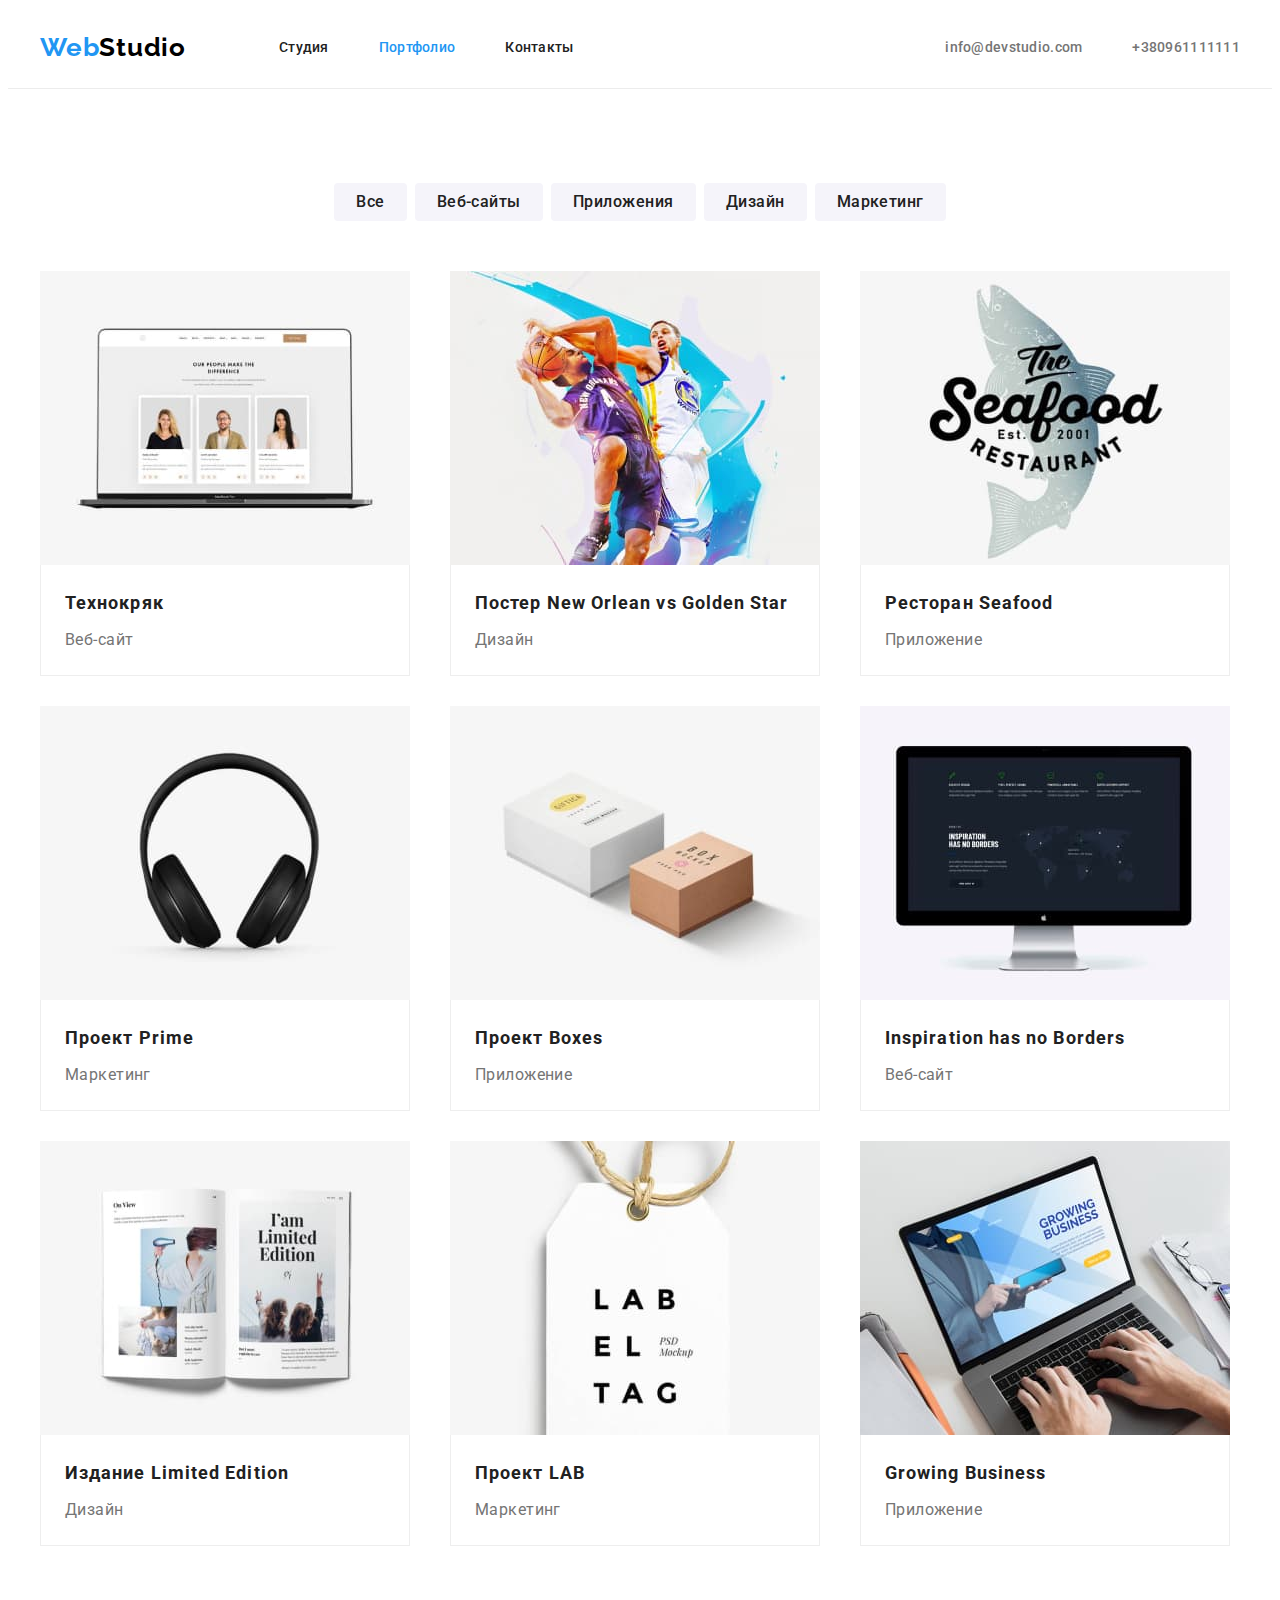
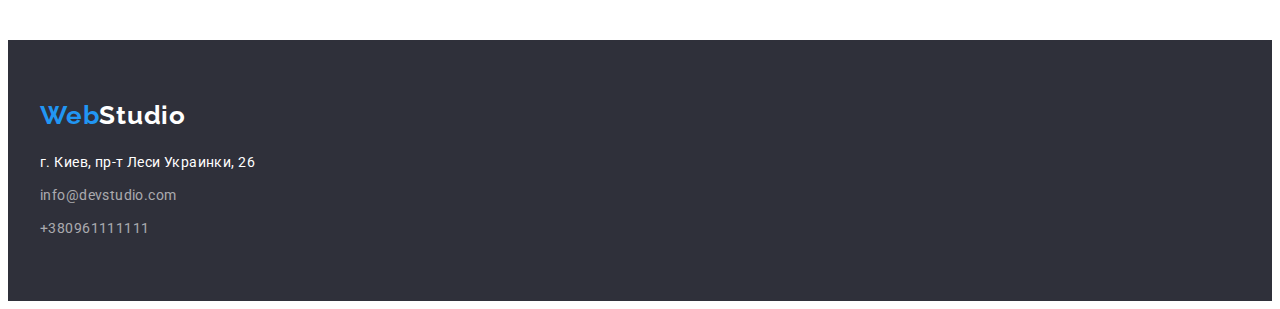
==== portfolio.html @ 2acc835f "Add files via upload" ====
<!DOCTYPE html>
<html lang="ru">
<head>
    <meta charset="UTF-8">
    <meta http-equiv="X-UA-Compatible" content="IE=edge">
    <meta name="viewport" content="width=device-width, initial-scale=1.0">
    <link rel="preconnect" href="https://fonts.googleapis.com">
<link rel="preconnect" href="https://fonts.gstatic.com" crossorigin>
<link rel="preconnect" href="https://fonts.googleapis.com">
<link rel="preconnect" href="https://fonts.gstatic.com" crossorigin>
<link href="https://fonts.googleapis.com/css2?family=Raleway:wght@700&family=Roboto:wght@400;500;700;900&display=swap" rel="stylesheet">
<link rel="stylesheet" href="https://cdnjs.cloudflare.com/ajax/libs/modern-normalize/1.1.0/modern-normalize.min.css" integrity="sha512-wpPYUAdjBVSE4KJnH1VR1HeZfpl1ub8YT/NKx4PuQ5NmX2tKuGu6U/JRp5y+Y8XG2tV+wKQpNHVUX03MfMFn9Q==" crossorigin="anonymous" referrerpolicy="no-referrer" />
<link rel="stylesheet" href="css/styles.css">
    <title>Portfolio</title>
</head>
<body>
     <header >
         <div class="container">
             <div class="header">
       <nav class="header-nav">
        <a href="" class="header-logo link">Web<span class="header-logo-span">Studio</span>
            </a>

           <ul class="site-nav">
               <li class="site-nav-list"><a href="index.html" class="nav-link link">Студия</a></li>
               <li class="site-nav-list"> <a href="" class="nav-link link current">Портфолио</a></li>
               <li class="site-nav-list"><a href="" class="nav-link link">Контакты</a></li>            
           </ul>           
       </nav>
    <ul class="contact-nav">
      <li> <a href="mailto:info@devstudio.com" class="header-mail link">info@devstudio.com</a></li>

      <li> <a href="tel:+380961111111" class="header-tel link">+380961111111</a></li>
    </ul>
    </div>
      </div>

    </header>

    <main>

        <section class="section">
            <div class="container">
            <h1 class="visually-hidden">Портфолио</h1>
            <ul class="portfolio-nav">
                <li><button type="button" class="portfolio-nav-btn">Все</button>
                </li>
                <li><button type="button" class="portfolio-nav-btn">Веб-сайты</button></li>
                <li><button type="button" class="portfolio-nav-btn">Приложения</button></li>
                <li><button type="button" class="portfolio-nav-btn">Дизайн</button></li>
                <li><button type="button" class="portfolio-nav-btn">Маркетинг</button></li>
            </ul>
        
        

        <ul class="portfolio-list">
            <li class="portfolio-list-item">
                <a href="" class="link">
                <img class="portfolio-img" src="images/pfimg.jpg" alt="Фото ноутбука" width="370" height="294">
                <div class="portfolio-border">
                <h2 class="portfolio-heading">Технокряк</h2>
                <p class="portfolio-text">Веб-сайт</p>
                </div>
                
                </a>
            </li>
            <li class="portfolio-list-item">
                <a href="" class="link">
                <img class="portfolio-img" src="images/pfimg(1).jpg" alt="Фото баскетболистов" width="370" height="294">
                <div class="portfolio-border">
                <h2 class="portfolio-heading">Постер New Orlean vs Golden Star</h2>
                <p class="portfolio-text">Дизайн</p>
                </div>
                </a>
            </li>
            <li class="portfolio-list-item">
                <a href="" class="link">
                <img class="portfolio-img" src="images/pfimg(2).jpg" alt="Лого ресторана" width="370" height="294">
                <div class="portfolio-border">
                <h2 class="portfolio-heading">Ресторан Seafood</h2>
                <p class="portfolio-text">Приложение</p>
                </div>
                </a>
            </li>
            
            <li class="portfolio-list-item">
                <a href="" class="link">
                <img class="portfolio-img" src="images/pfimg(3).jpg" alt="Наушники" width="370" height="294">
                <div class="portfolio-border">
                <h2 class="portfolio-heading">Проект Prime</h2>
                <p class="portfolio-text">Маркетинг</p>
                </div>
                </a>
            </li>
            <li class="portfolio-list-item">
                <a href="" class="link">
                <img class="portfolio-img" src="images/pfimg(4).jpg" alt="Фото двух коробок" width="370" height="294">
                <div class="portfolio-border">
                <h2 class="portfolio-heading">Проект Boxes</h2>
                <p class="portfolio-text">Приложение</p>
                </div>
                </a>
            </li>
            <li class="portfolio-list-item">
                <a href="" class="link">
                <img class="portfolio-img" src="images/pfimg(5).jpg" alt="Фото монитора" width="370" height="294">
                <div class="portfolio-border">
                <h2 class="portfolio-heading">Inspiration has no Borders</h2>
                <p class="portfolio-text">Веб-сайт</p>
                </div>
                </a>
            </li>
            <li class="portfolio-list-item">
                <a href="" class="link">
                <img class="portfolio-img" src="images/pfimg(6).jpg" alt="Журнал" width="370" height="294">
                <div class="portfolio-border">
                <h2 class="portfolio-heading">Издание Limited Edition</h2>
                <p class="portfolio-text">Дизайн</p>
                </div>
                </a>
            </li>
            <li class="portfolio-list-item">
                <a href="" class="link">
                <img class="portfolio-img" src="images/pfimg(7).jpg" alt="Фото лейбла" width="370" height="294">
                <div class="portfolio-border">
                <h2 class="portfolio-heading">Проект LAB</h2>
                <p class="portfolio-text">Маркетинг</p>
                </div>
                </a>
            </li>
            <li class="portfolio-list-item">
                <a href="" class="link">
                <img class="portfolio-img" src="images/pfimg(8).jpg" alt="Человек работает на ноутбуке" width="370" height="294">
                <div class="portfolio-border">
                <h2 class="portfolio-heading">Growing Business</h2>
                <p class="portfolio-text">Приложение</p>
                </div>
                </a>
            </li>
        </ul>
        </div>
        </section>

    </main>
     <footer class="footer">
        <div class="container">

     <a href="" class="footer-logo link">Web<span class="footer-logo-span">Studio</span></a>
     <address>
        <ul class="address-list">
            <li ><p class="footer-address link">г. Киев, пр-т Леси Украинки, 26</p></li>
            <li ><a href="mailto:info@devstudio.com" class="footer-contact link">info@devstudio.com</a></li>   
            <li ><a href="tel:+380961111111" class="footer-contact link">+380961111111</a></li>
        </ul>
    </address>
    </div>

    </footer>


</body>
</html>
---- css/styles.css ----
:root{
    --accent: #2196F3;
    --main-color:  #212121;
    --second-color: #757575;
    --main-background: #F5F4FA;
    --second-background: #2F303A;
    --logo-span:#000;
    --footer-logo-span: #ffffff;
    --header-background: #FFFFFF;
    --text-color:#FFFFFF;
    --btn-hover: 188CE8;
    --portfolio-background: #FFFFFF;
}
body {   
    font-family: 'Roboto', sans-serif;   
   font-size: 14px;
   letter-spacing: 0.03em;
   box-sizing: border-box;
   }
   h1, h2, h3, h4, h5, h6, p {
       margin: 0;
       padding: 0;
   }
   img {
       display: block;
       max-width: 100%;
       height: auto;
   }
   a {
       display: block;
   }
    .container {
        width: 1200px;
        margin: 0 auto;
        padding: 0 15px;
    }
    header {
        border-bottom: 1px solid #ECECEC;
        height: 80px;
    }

    .header {
        display: flex;
        justify-content: space-between;
       align-items: center;

    }
.header-nav {
background:var(--header-background);
 display: flex;
 align-items: center;
}


ul {
    list-style: none;
    padding-left: 0;
    margin: 0;
}
.link {
    text-decoration: none;
}

.header-logo {
font-family: 'Raleway';
font-weight: 700;
font-size: 26px;
line-height: 1.19;
letter-spacing: 0.03em;
color: var(--accent);
display: block;
padding: 24px 0 25px 0;
margin-right: 93px;
}
.header-logo-span {
    color:var(--logo-span)
}
.site-nav {
    display: flex;
}
.site-nav .link {
    display: block;
}

.site-nav .site-nav-list:not(:last-child) {
    margin-right: 50px;
}
.site-nav .link.current {
    color: var(--accent);
}
.nav-link:hover, .nav-link-portfolio:focus {
    color: var(--accent)
}
.nav-link {
font-weight: 500;
font-size: 14px;
line-height: 1.14;
letter-spacing: 0.02em;
color: var(--main-color);
  padding: 32px 0;
}

.nav-link-contacts:hover, .nav-link-contacts:focus {
  color: var(--accent)  
}

.contact-nav {
    display: flex;
    margin-left: auto;
}
.contact-nav a {
     padding: 32px 0;
}
.header-mail {
font-weight: 500;
font-size: 14px;
line-height: 1.14;
letter-spacing: 0.02em;
color: var(--second-color);
margin-right: 50px;
}

.header-tel {
font-weight: 500;
font-size: 14px;
line-height: 1.14;
letter-spacing: 0.02em;
color: var(--second-color);
}

.header-mail:hover, .header-mail:focus {
    color: var(--accent) 
}
.header-tel:hover, .header-tel:focus {
    color: var(--accent)
}

.section {
    padding: 94px 0;
}
.hero {
background: var(--second-background);
padding-top: 200px;
padding-bottom: 200px;
}
.hero-title {
    font-weight: 900;
font-size: 44px;
line-height: 1.36;
text-align: center;
letter-spacing: 0.06em;
color: var(--text-color);
width: 696px;
margin: 0 auto 30px auto;
}
.hero-btn {
    font-family: 'Roboto';
font-style: normal;
    background-color: var(--accent);
box-shadow: 0px 4px 4px rgba(0, 0, 0, 0.15);
border-radius: 4px;
border: none;
font-weight: 700;
font-size: 16px;
line-height: 1.88;
align-items: center;
text-align: center;
letter-spacing: 0.06em;
cursor: pointer;
margin: 0 auto;
display: block;
color:var(--text-color);
width: 200px;
height: 50px;
}
.visually-hidden {
  position: absolute;
  width: 1px;
  height: 1px;
  margin: -1px;
  border: 0;
  padding: 0;
  white-space: nowrap;
  clip-path: inset(100%);
  clip: rect(0 0 0 0);
  overflow: hidden;
}

.advantage-list {
    display: flex;
    justify-content: space-between;
  }
.advantage-list-item {
 width: 270px;
}
.advantage-title {
   font-weight: 700;
font-size: 14px;
line-height: 1.14;
letter-spacing: 0.03em;
color: var(--main-color);
text-transform: uppercase;
margin-bottom: 10px;
}
.advantage-text {
line-height: 1.71;
color: var(--second-color);
}
.work {
    padding-top: 0;
}
.work-title {
    font-weight: 700;
font-size: 36px;
line-height: 1.17;
text-align: center;
letter-spacing: 0.03em;
color: var(--main-color);
margin-bottom: 50px;
}
.work-list {
    display: flex; 
   }
   
   .work-list :not(:last-child) {
 margin-right: 30px;
   }

.team {
    background: var(--main-background) ;
}
.team-list {
 display: flex;
justify-content: space-between;
}
.team-list-item {
    background: #FFFFFF;
box-shadow: 0px 1px 3px rgba(0, 0, 0, 0.12), 0px 1px 1px rgba(0, 0, 0, 0.14), 0px 2px 1px rgba(0, 0, 0, 0.2);
border-radius: 0px 0px 4px 4px;
}
.team-title {
    font-weight: 700;
font-size: 36px;
line-height: 1.17;
text-align: center;
letter-spacing: 0.03em;
color: var(--main-color);
margin-bottom: 50px;
}
.team-mate {
    font-weight: 500;
font-size: 16px;
line-height: 1.19;
text-align: center;
color: var(--main-color);
margin-top: 30px;
margin-bottom: 10px;
}
.team-text {
 font-size: 16px;
line-height: 1.19;
text-align: center;
color: var(--second-color);
margin-bottom: 30px;
}
.footer {
    background: var(--second-background);
    padding: 60px 0;
}
.footer-logo {
    font-family: 'Raleway';
font-weight: 700;
font-size: 26px;
line-height: 1.19;
letter-spacing: 0.03em;
color: var(--accent);
margin-bottom: 20px;
display:block;

}
.address-list :not(:last-child) {
    margin-bottom: 9px;
}
.footer-address {
    font-style: normal;
line-height: 1.71;
letter-spacing: 0.03em;
color: var(--text-color);
}
.footer-contact {
    font-style: normal;
line-height: 1.71;
letter-spacing: 0.03em;
color: rgba(255, 255, 255, 0.6);
}
.footer-logo-span{
    color: var(--footer-logo-span);
}
.footer-address:hover, .footer-adress:focus {
    color: var(--accent);
}
.footer-contact:hover, .footer-contact:focus {
    color: var(--accent);
}
.portfolio-nav {
    display: flex;
    justify-content: center;
    margin-bottom: 50px;
}
.portfolio-nav :not(:last-child) {
    margin-right: 8px;
}
.portfolio-nav-btn {
border: none;
background: var(--main-background);
border-radius: 4px;
font-family: 'Roboto';
font-style: normal;
font-weight: 500;
font-size: 16px;
line-height: 1.62;
text-align: center;
letter-spacing: 0.03em;
color: var(--main-color);
cursor: pointer;
padding: 6px 22px;
}
.portfolio-nav-btn:hover, 
.portfolio-nav-btn:focus {
background: var(--accent);
box-shadow: 0px 3px 1px rgba(0, 0, 0, 0.1), 0px 1px 2px rgba(0, 0, 0, 0.08), 0px 2px 2px rgba(0, 0, 0, 0.12);
border-radius: 4px; 
color: var(--main-background);
}
.portfolio-list {
    display: flex;
    flex-wrap: wrap;    
    margin-right: -30px;
margin-bottom: -30px;

}

.portfolio-list-item {
    background:var(--portfolio-background);
flex-basis: calc(100% / 3 - 30px);
margin-right: 30px;
margin-bottom: 30px;
}


.portfolio-heading {
    font-size: 18px;
line-height: 2;
letter-spacing: 0.06em;
color:var(--main-color);
margin-bottom: 4px;
}
.portfolio-text {
    font-size: 16px;
line-height: 1.88;
color: var(--second-color);
}

.portfolio-border {
    border: 1px solid #EEEEEE;
    border-top: none;
    padding: 20px 24px;
    box-sizing: border-box;
    width: 370px;
 }
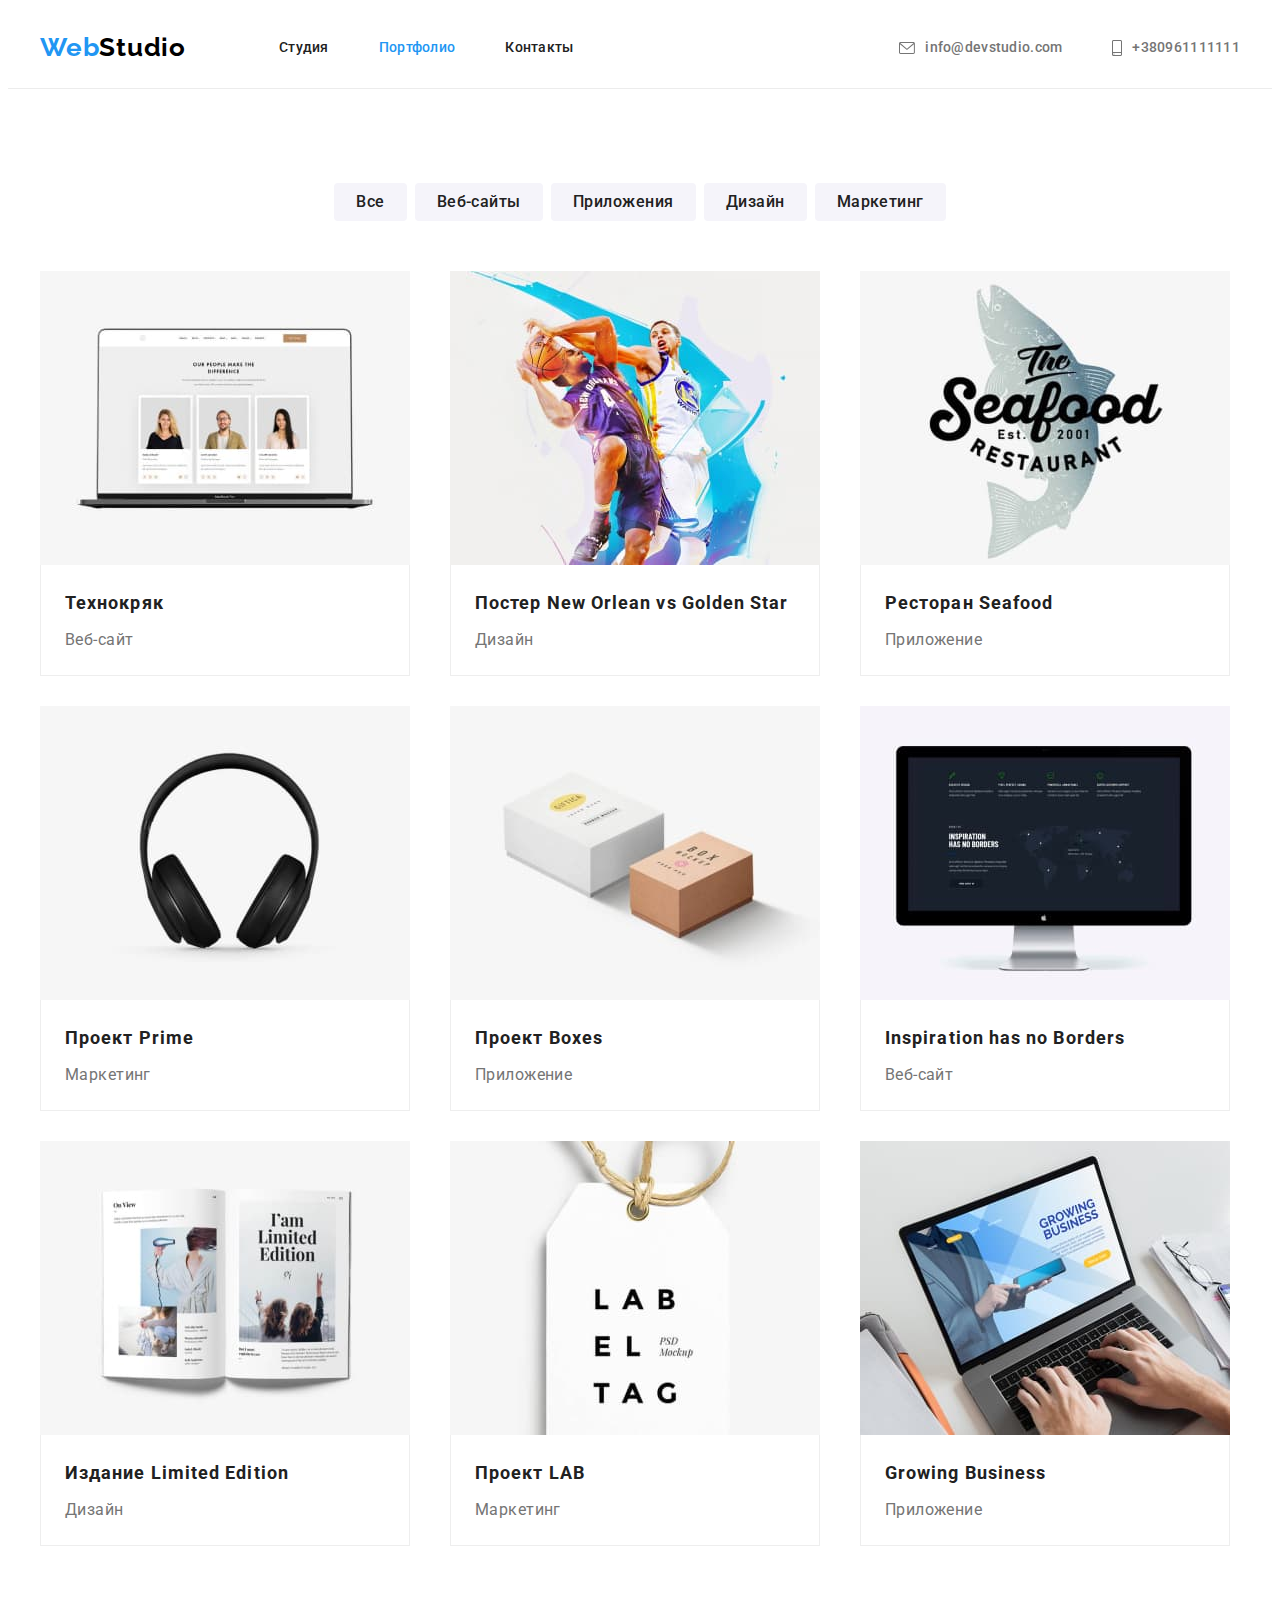
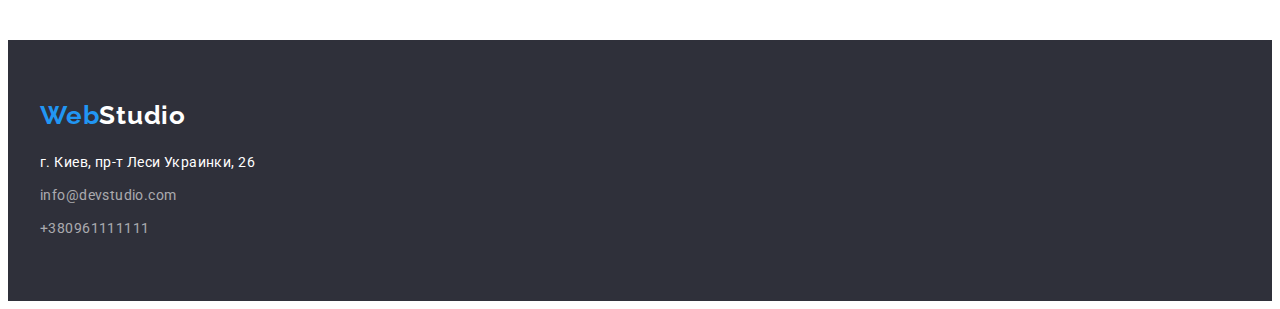
==== commit 7d099b17: "created clients' list" ====
--- a/portfolio.html
+++ b/portfolio.html
@@ -14,28 +14,50 @@
     <title>Portfolio</title>
 </head>
 <body>
-     <header >
-         <div class="container">
-             <div class="header">
-       <nav class="header-nav">
-        <a href="" class="header-logo link">Web<span class="header-logo-span">Studio</span>
-            </a>
-
-           <ul class="site-nav">
-               <li class="site-nav-list"><a href="index.html" class="nav-link link">Студия</a></li>
-               <li class="site-nav-list"> <a href="" class="nav-link link current">Портфолио</a></li>
-               <li class="site-nav-list"><a href="" class="nav-link link">Контакты</a></li>            
-           </ul>           
-       </nav>
-    <ul class="contact-nav">
-      <li> <a href="mailto:info@devstudio.com" class="header-mail link">info@devstudio.com</a></li>
-
-      <li> <a href="tel:+380961111111" class="header-tel link">+380961111111</a></li>
-    </ul>
-    </div>
-      </div>
-
-    </header>
+    <header>
+        <div class="container">
+          <div class="header">
+            <nav class="header-nav">
+              <a href="" class="header-logo link"
+                >Web<span class="header-logo-span">Studio</span>
+              </a>
+  
+              <ul class="site-nav">
+                <li class="site-nav-list">
+                  <a href="index.html" class="nav-link link ">Студия</a>
+                </li>
+                <li class="site-nav-list">
+                  <a href="" class="nav-link link current">Портфолио</a>
+                </li>
+                <li class="site-nav-list">
+                  <a href="" class="nav-link link">Контакты</a>
+                </li>
+              </ul>
+            </nav>
+            <ul class="contact-nav">
+              <li class="nav-mail">
+                <a href="mailto:info@devstudio.com" class="header-mail link">
+                  <svg class="mail-icon">
+                    <use
+                      href="./images/icons.svg#icon-envelope-hovericon-mail-1"
+                    ></use>
+                  </svg>
+                  info@devstudio.com</a
+                >
+              </li>
+  
+              <li class="nav-tel">
+                <a href="tel:+380961111111" class="header-tel link">
+                  <svg class="tel-icon">
+                    <use href="./images/icons.svg#icon-smartphone-1"></use>
+                  </svg>
+                  +380961111111</a
+                >
+              </li>
+            </ul>
+          </div>
+        </div>
+      </header>
 
     <main>
 
--- a/css/styles.css
+++ b/css/styles.css
@@ -10,6 +10,7 @@
     --text-color:#FFFFFF;
     --btn-hover: 188CE8;
     --portfolio-background: #FFFFFF;
+    --logo-color:#AFB1B8;
 }
 body {   
     font-family: 'Roboto', sans-serif;   
@@ -75,9 +76,11 @@
 .header-logo-span {
     color:var(--logo-span)
 }
+
 .site-nav {
     display: flex;
 }
+
 .site-nav .link {
     display: block;
 }
@@ -88,7 +91,7 @@
 .site-nav .link.current {
     color: var(--accent);
 }
-.nav-link:hover, .nav-link-portfolio:focus {
+.nav-link:hover, .nav-link:focus {
     color: var(--accent)
 }
 .nav-link {
@@ -100,17 +103,23 @@
   padding: 32px 0;
 }
 
-.nav-link-contacts:hover, .nav-link-contacts:focus {
-  color: var(--accent)  
-}
-
 .contact-nav {
     display: flex;
     margin-left: auto;
-}
+ }
 .contact-nav a {
      padding: 32px 0;
 }
+
+.mail-icon {
+    width: 16px;
+    height: 12px;
+    margin-right: 10px;
+    fill: var(--second-color)   
+ }
+
+ 
+
 .header-mail {
 font-weight: 500;
 font-size: 14px;
@@ -118,7 +127,19 @@
 letter-spacing: 0.02em;
 color: var(--second-color);
 margin-right: 50px;
-}
+display: flex;
+align-items: center;
+}
+.header-mail:hover,
+.header-mail:focus {
+    color: var(--accent)
+}
+.header-mail:hover .mail-icon,
+.header-mail:focus .mail-icon {
+    fill: var(--accent)
+}
+
+
 
 .header-tel {
 font-weight: 500;
@@ -126,23 +147,40 @@
 line-height: 1.14;
 letter-spacing: 0.02em;
 color: var(--second-color);
-}
-
-.header-mail:hover, .header-mail:focus {
-    color: var(--accent) 
-}
-.header-tel:hover, .header-tel:focus {
+display: flex;
+align-items: center;
+}
+
+.tel-icon {
+    width: 10px;
+    height: 16px;
+    margin-right: 10px;
+    fill: var(--second-color);    
+ }
+
+ .header-tel:hover,
+.header-tel:focus {
     color: var(--accent)
 }
-
+.header-tel:hover .tel-icon,
+.header-tel:focus .tel-icon {
+    fill: var(--accent)
+}
+
+ 
+ 
 .section {
     padding: 94px 0;
 }
+
 .hero {
+max-width: 1600px;
 background: var(--second-background);
+background-image: linear-gradient(rgba(47, 48, 58, 0.4), rgba(47, 48, 58, 0.4)), url(../images/imghero.jpg);
 padding-top: 200px;
 padding-bottom: 200px;
 }
+
 .hero-title {
     font-weight: 900;
 font-size: 44px;
@@ -153,6 +191,7 @@
 width: 696px;
 margin: 0 auto 30px auto;
 }
+
 .hero-btn {
     font-family: 'Roboto';
 font-style: normal;
@@ -173,6 +212,7 @@
 width: 200px;
 height: 50px;
 }
+
 .visually-hidden {
   position: absolute;
   width: 1px;
@@ -190,9 +230,27 @@
     display: flex;
     justify-content: space-between;
   }
+
 .advantage-list-item {
  width: 270px;
 }
+
+.advantage-list-icon {
+    background: #F5F4FA;
+border-radius: 4px;
+height: 120px;
+ margin-bottom: 30px;
+ display: flex;
+ justify-content: center;
+ align-items: center;
+}
+
+.advantage-icon {
+    width: 65px;
+    height: 70px;  
+}
+
+
 .advantage-title {
    font-weight: 700;
 font-size: 14px;
@@ -202,13 +260,16 @@
 text-transform: uppercase;
 margin-bottom: 10px;
 }
+
 .advantage-text {
 line-height: 1.71;
 color: var(--second-color);
 }
+
 .work {
     padding-top: 0;
 }
+
 .work-title {
     font-weight: 700;
 font-size: 36px;
@@ -218,6 +279,7 @@
 color: var(--main-color);
 margin-bottom: 50px;
 }
+
 .work-list {
     display: flex; 
    }
@@ -229,15 +291,18 @@
 .team {
     background: var(--main-background) ;
 }
+
 .team-list {
  display: flex;
 justify-content: space-between;
 }
+
 .team-list-item {
     background: #FFFFFF;
 box-shadow: 0px 1px 3px rgba(0, 0, 0, 0.12), 0px 1px 1px rgba(0, 0, 0, 0.14), 0px 2px 1px rgba(0, 0, 0, 0.2);
 border-radius: 0px 0px 4px 4px;
 }
+
 .team-title {
     font-weight: 700;
 font-size: 36px;
@@ -247,6 +312,7 @@
 color: var(--main-color);
 margin-bottom: 50px;
 }
+
 .team-mate {
     font-weight: 500;
 font-size: 16px;
@@ -263,6 +329,88 @@
 color: var(--second-color);
 margin-bottom: 30px;
 }
+.team-soc-list {
+    display: flex;
+    justify-content: center;
+    margin-bottom: 30px;
+}
+.team-soc-item {
+      width: 44px;
+    height: 44px;
+   margin-right: 10px;
+      }
+
+    .team-soc-item:last-child {
+        margin-right: 0;
+    }
+    .team-soc-link {
+        width: 100%;
+        height: 100%;
+        border-radius: 50%;
+        display: flex;
+        justify-content: center;
+        align-items: center;
+   }
+
+    .team-soc-icon {        
+     fill: var(--second-color);
+             }
+
+  .team-soc-link:hover,
+ .team-soc-link:focus {
+     background-color: var(--accent);
+ }
+
+    .team-soc-link:hover .team-soc-icon,
+    .team-soc-link:focus .team-soc-icon {
+        fill: #FFFFFF
+    }
+
+    .clients-title {
+font-size: 36px;
+line-height: 1.16;
+text-align: center;
+letter-spacing: 0.03em;
+color:var(--main-color);
+margin-bottom: 50px;
+    }
+
+    .clients-list {
+        display: flex;
+        }
+
+    .clients-list-item {
+        display: block;
+        width: 170px;
+height: 92px;
+border: 1px solid #AFB1B8;
+border-radius: 4px;
+    }
+
+    .clients-list-item:not(:last-child) {
+        margin-right: 30px;
+    }
+
+    .clients-list-link {
+        width: 100%;
+        height: 100%;
+        display: flex;
+align-items: center;
+justify-content: center;
+    }
+
+    .client-icon {
+            width: 106px;
+            height: 60px;
+            fill: var(--logo-color);
+    }
+
+    .clients-list-link:hover .client-icon,
+    .clients-list-link:focus .client-icon {
+        fill: var(--accent);
+    }
+
+
 .footer {
     background: var(--second-background);
     padding: 60px 0;
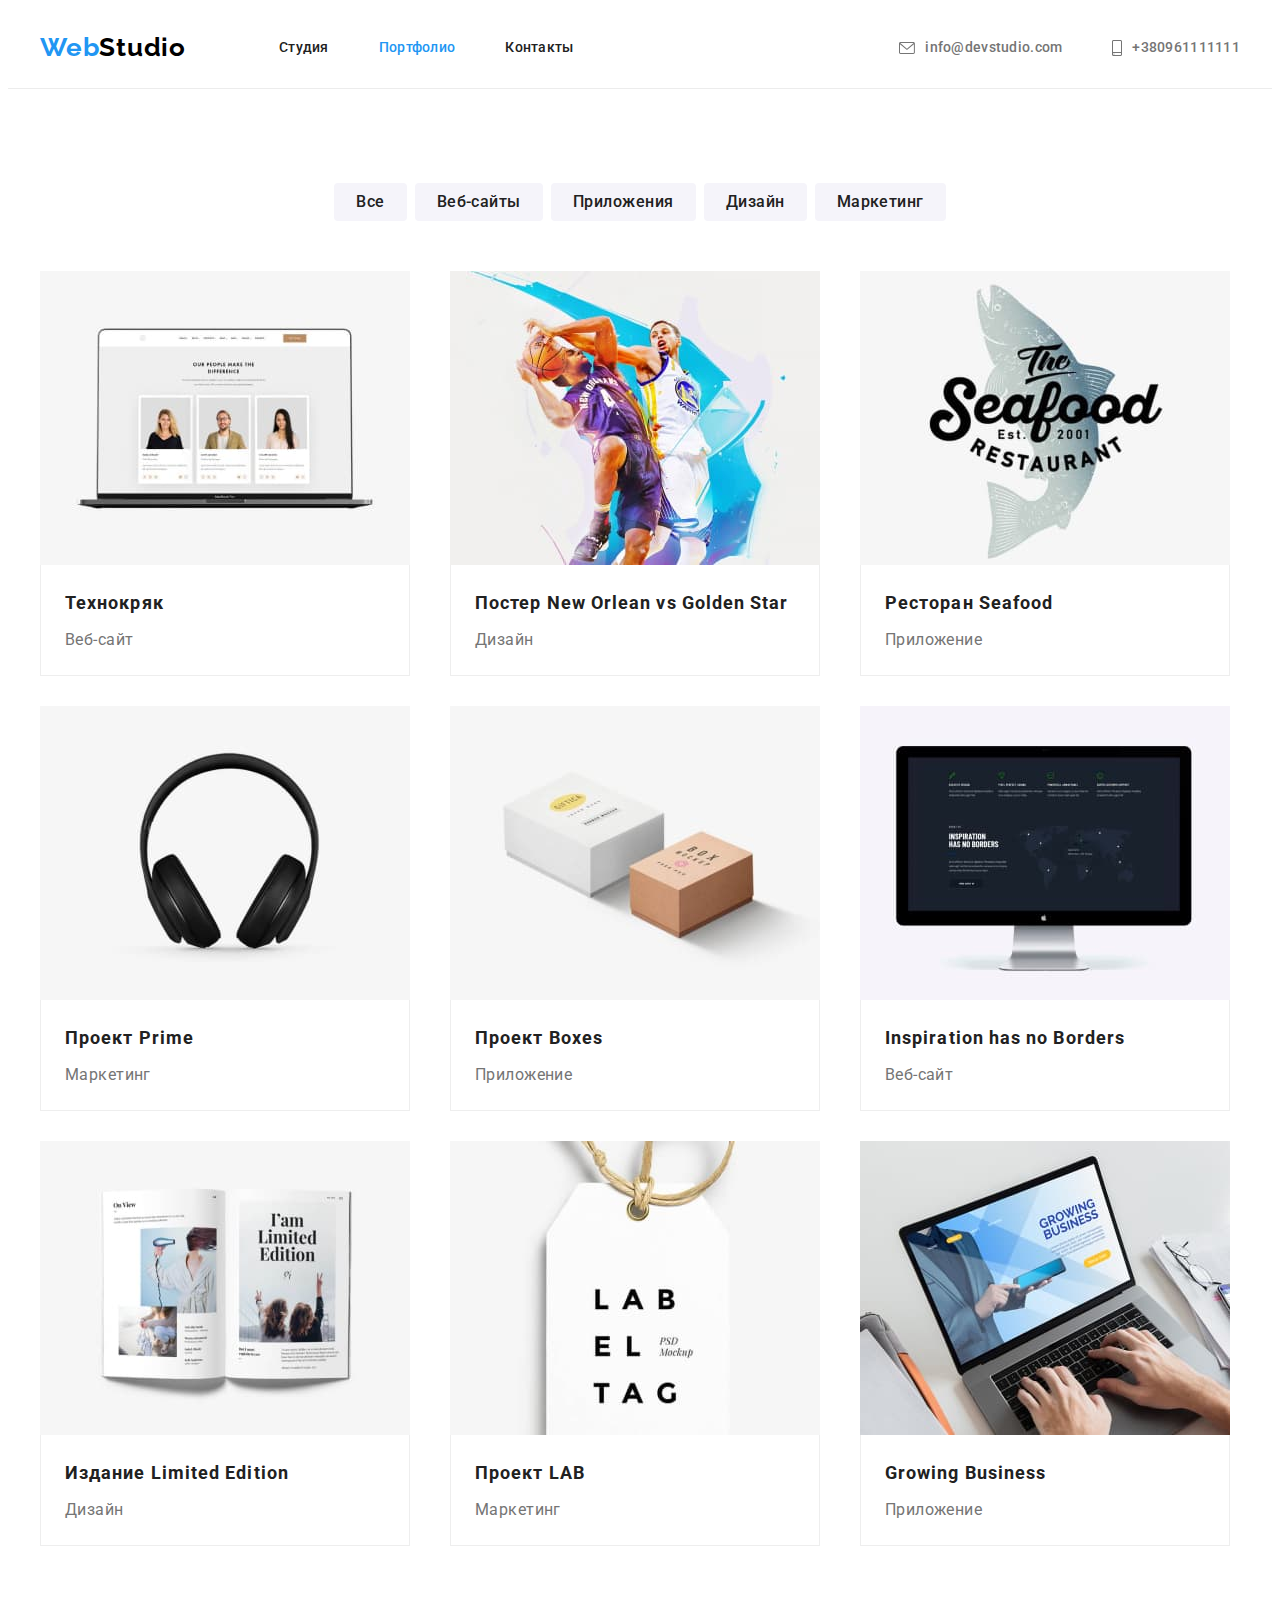
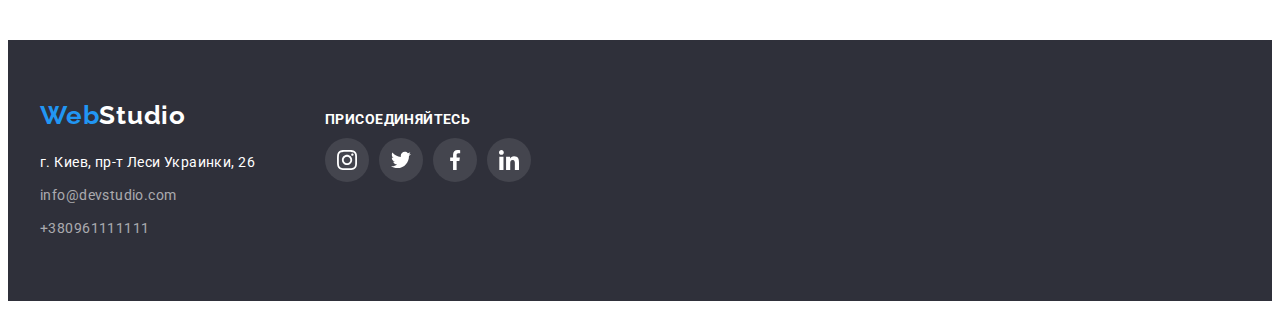
==== commit edfeb7a5: "Created footer" ====
--- a/portfolio.html
+++ b/portfolio.html
@@ -1,184 +1,300 @@
 <!DOCTYPE html>
 <html lang="ru">
-<head>
-    <meta charset="UTF-8">
-    <meta http-equiv="X-UA-Compatible" content="IE=edge">
-    <meta name="viewport" content="width=device-width, initial-scale=1.0">
-    <link rel="preconnect" href="https://fonts.googleapis.com">
-<link rel="preconnect" href="https://fonts.gstatic.com" crossorigin>
-<link rel="preconnect" href="https://fonts.googleapis.com">
-<link rel="preconnect" href="https://fonts.gstatic.com" crossorigin>
-<link href="https://fonts.googleapis.com/css2?family=Raleway:wght@700&family=Roboto:wght@400;500;700;900&display=swap" rel="stylesheet">
-<link rel="stylesheet" href="https://cdnjs.cloudflare.com/ajax/libs/modern-normalize/1.1.0/modern-normalize.min.css" integrity="sha512-wpPYUAdjBVSE4KJnH1VR1HeZfpl1ub8YT/NKx4PuQ5NmX2tKuGu6U/JRp5y+Y8XG2tV+wKQpNHVUX03MfMFn9Q==" crossorigin="anonymous" referrerpolicy="no-referrer" />
-<link rel="stylesheet" href="css/styles.css">
+  <head>
+    <meta charset="UTF-8" />
+    <meta http-equiv="X-UA-Compatible" content="IE=edge" />
+    <meta name="viewport" content="width=device-width, initial-scale=1.0" />
+    <link rel="preconnect" href="https://fonts.googleapis.com" />
+    <link rel="preconnect" href="https://fonts.gstatic.com" crossorigin />
+    <link rel="preconnect" href="https://fonts.googleapis.com" />
+    <link rel="preconnect" href="https://fonts.gstatic.com" crossorigin />
+    <link
+      href="https://fonts.googleapis.com/css2?family=Raleway:wght@700&family=Roboto:wght@400;500;700;900&display=swap"
+      rel="stylesheet"
+    />
+    <link
+      rel="stylesheet"
+      href="https://cdnjs.cloudflare.com/ajax/libs/modern-normalize/1.1.0/modern-normalize.min.css"
+      integrity="sha512-wpPYUAdjBVSE4KJnH1VR1HeZfpl1ub8YT/NKx4PuQ5NmX2tKuGu6U/JRp5y+Y8XG2tV+wKQpNHVUX03MfMFn9Q=="
+      crossorigin="anonymous"
+      referrerpolicy="no-referrer"
+    />
+    <link rel="stylesheet" href="css/styles.css" />
     <title>Portfolio</title>
-</head>
-<body>
+  </head>
+  <body>
     <header>
+      <div class="container">
+        <div class="header">
+          <nav class="header-nav">
+            <a href="" class="header-logo link"
+              >Web<span class="header-logo-span">Studio</span>
+            </a>
+
+            <ul class="site-nav">
+              <li class="site-nav-list">
+                <a href="index.html" class="nav-link link">Студия</a>
+              </li>
+              <li class="site-nav-list">
+                <a href="" class="nav-link link current">Портфолио</a>
+              </li>
+              <li class="site-nav-list">
+                <a href="" class="nav-link link">Контакты</a>
+              </li>
+            </ul>
+          </nav>
+          <ul class="contact-nav">
+            <li class="nav-mail">
+              <a href="mailto:info@devstudio.com" class="header-mail link">
+                <svg class="mail-icon">
+                  <use
+                    href="./images/icons.svg#icon-envelope-hovericon-mail-1"
+                  ></use>
+                </svg>
+                info@devstudio.com</a
+              >
+            </li>
+
+            <li class="nav-tel">
+              <a href="tel:+380961111111" class="header-tel link">
+                <svg class="tel-icon">
+                  <use href="./images/icons.svg#icon-smartphone-1"></use>
+                </svg>
+                +380961111111</a
+              >
+            </li>
+          </ul>
+        </div>
+      </div>
+    </header>
+
+    <main>
+      <section class="section">
         <div class="container">
-          <div class="header">
-            <nav class="header-nav">
-              <a href="" class="header-logo link"
-                >Web<span class="header-logo-span">Studio</span>
-              </a>
-  
-              <ul class="site-nav">
-                <li class="site-nav-list">
-                  <a href="index.html" class="nav-link link ">Студия</a>
-                </li>
-                <li class="site-nav-list">
-                  <a href="" class="nav-link link current">Портфолио</a>
-                </li>
-                <li class="site-nav-list">
-                  <a href="" class="nav-link link">Контакты</a>
-                </li>
-              </ul>
-            </nav>
-            <ul class="contact-nav">
-              <li class="nav-mail">
-                <a href="mailto:info@devstudio.com" class="header-mail link">
-                  <svg class="mail-icon">
-                    <use
-                      href="./images/icons.svg#icon-envelope-hovericon-mail-1"
-                    ></use>
-                  </svg>
-                  info@devstudio.com</a
+          <h1 class="visually-hidden">Портфолио</h1>
+          <ul class="portfolio-nav">
+            <li>
+              <button type="button" class="portfolio-nav-btn">Все</button>
+            </li>
+            <li>
+              <button type="button" class="portfolio-nav-btn">Веб-сайты</button>
+            </li>
+            <li>
+              <button type="button" class="portfolio-nav-btn">
+                Приложения
+              </button>
+            </li>
+            <li>
+              <button type="button" class="portfolio-nav-btn">Дизайн</button>
+            </li>
+            <li>
+              <button type="button" class="portfolio-nav-btn">Маркетинг</button>
+            </li>
+          </ul>
+
+          <ul class="portfolio-list">
+            <li class="portfolio-list-item">
+              <a href="" class="link">
+                <img
+                  class="portfolio-img"
+                  src="images/pfimg.jpg"
+                  alt="Фото ноутбука"
+                  width="370"
+                  height="294"
+                />
+                <div class="portfolio-border">
+                  <h2 class="portfolio-heading">Технокряк</h2>
+                  <p class="portfolio-text">Веб-сайт</p>
+                </div>
+              </a>
+            </li>
+            <li class="portfolio-list-item">
+              <a href="" class="link">
+                <img
+                  class="portfolio-img"
+                  src="images/pfimg(1).jpg"
+                  alt="Фото баскетболистов"
+                  width="370"
+                  height="294"
+                />
+                <div class="portfolio-border">
+                  <h2 class="portfolio-heading">
+                    Постер New Orlean vs Golden Star
+                  </h2>
+                  <p class="portfolio-text">Дизайн</p>
+                </div>
+              </a>
+            </li>
+            <li class="portfolio-list-item">
+              <a href="" class="link">
+                <img
+                  class="portfolio-img"
+                  src="images/pfimg(2).jpg"
+                  alt="Лого ресторана"
+                  width="370"
+                  height="294"
+                />
+                <div class="portfolio-border">
+                  <h2 class="portfolio-heading">Ресторан Seafood</h2>
+                  <p class="portfolio-text">Приложение</p>
+                </div>
+              </a>
+            </li>
+
+            <li class="portfolio-list-item">
+              <a href="" class="link">
+                <img
+                  class="portfolio-img"
+                  src="images/pfimg(3).jpg"
+                  alt="Наушники"
+                  width="370"
+                  height="294"
+                />
+                <div class="portfolio-border">
+                  <h2 class="portfolio-heading">Проект Prime</h2>
+                  <p class="portfolio-text">Маркетинг</p>
+                </div>
+              </a>
+            </li>
+            <li class="portfolio-list-item">
+              <a href="" class="link">
+                <img
+                  class="portfolio-img"
+                  src="images/pfimg(4).jpg"
+                  alt="Фото двух коробок"
+                  width="370"
+                  height="294"
+                />
+                <div class="portfolio-border">
+                  <h2 class="portfolio-heading">Проект Boxes</h2>
+                  <p class="portfolio-text">Приложение</p>
+                </div>
+              </a>
+            </li>
+            <li class="portfolio-list-item">
+              <a href="" class="link">
+                <img
+                  class="portfolio-img"
+                  src="images/pfimg(5).jpg"
+                  alt="Фото монитора"
+                  width="370"
+                  height="294"
+                />
+                <div class="portfolio-border">
+                  <h2 class="portfolio-heading">Inspiration has no Borders</h2>
+                  <p class="portfolio-text">Веб-сайт</p>
+                </div>
+              </a>
+            </li>
+            <li class="portfolio-list-item">
+              <a href="" class="link">
+                <img
+                  class="portfolio-img"
+                  src="images/pfimg(6).jpg"
+                  alt="Журнал"
+                  width="370"
+                  height="294"
+                />
+                <div class="portfolio-border">
+                  <h2 class="portfolio-heading">Издание Limited Edition</h2>
+                  <p class="portfolio-text">Дизайн</p>
+                </div>
+              </a>
+            </li>
+            <li class="portfolio-list-item">
+              <a href="" class="link">
+                <img
+                  class="portfolio-img"
+                  src="images/pfimg(7).jpg"
+                  alt="Фото лейбла"
+                  width="370"
+                  height="294"
+                />
+                <div class="portfolio-border">
+                  <h2 class="portfolio-heading">Проект LAB</h2>
+                  <p class="portfolio-text">Маркетинг</p>
+                </div>
+              </a>
+            </li>
+            <li class="portfolio-list-item">
+              <a href="" class="link">
+                <img
+                  class="portfolio-img"
+                  src="images/pfimg(8).jpg"
+                  alt="Человек работает на ноутбуке"
+                  width="370"
+                  height="294"
+                />
+                <div class="portfolio-border">
+                  <h2 class="portfolio-heading">Growing Business</h2>
+                  <p class="portfolio-text">Приложение</p>
+                </div>
+              </a>
+            </li>
+          </ul>
+        </div>
+      </section>
+    </main>
+    <footer class="footer">
+      <div class="container footer-content">
+        <div class="footer-contacts-div">
+          <a href="" class="footer-logo link"
+            >Web<span class="footer-logo-span">Studio</span></a
+          >
+          <address>
+            <ul class="address-list">
+              <li>
+                <p class="footer-address link">
+                  г. Киев, пр-т Леси Украинки, 26
+                </p>
+              </li>
+              <li>
+                <a href="mailto:info@devstudio.com" class="footer-contact link"
+                  >info@devstudio.com</a
                 >
               </li>
-  
-              <li class="nav-tel">
-                <a href="tel:+380961111111" class="header-tel link">
-                  <svg class="tel-icon">
-                    <use href="./images/icons.svg#icon-smartphone-1"></use>
-                  </svg>
-                  +380961111111</a
+              <li>
+                <a href="tel:+380961111111" class="footer-contact link"
+                  >+380961111111</a
                 >
               </li>
             </ul>
-          </div>
+          </address>
         </div>
-      </header>
-
-    <main>
-
-        <section class="section">
-            <div class="container">
-            <h1 class="visually-hidden">Портфолио</h1>
-            <ul class="portfolio-nav">
-                <li><button type="button" class="portfolio-nav-btn">Все</button>
-                </li>
-                <li><button type="button" class="portfolio-nav-btn">Веб-сайты</button></li>
-                <li><button type="button" class="portfolio-nav-btn">Приложения</button></li>
-                <li><button type="button" class="portfolio-nav-btn">Дизайн</button></li>
-                <li><button type="button" class="portfolio-nav-btn">Маркетинг</button></li>
-            </ul>
-        
-        
-
-        <ul class="portfolio-list">
-            <li class="portfolio-list-item">
-                <a href="" class="link">
-                <img class="portfolio-img" src="images/pfimg.jpg" alt="Фото ноутбука" width="370" height="294">
-                <div class="portfolio-border">
-                <h2 class="portfolio-heading">Технокряк</h2>
-                <p class="portfolio-text">Веб-сайт</p>
-                </div>
-                
-                </a>
-            </li>
-            <li class="portfolio-list-item">
-                <a href="" class="link">
-                <img class="portfolio-img" src="images/pfimg(1).jpg" alt="Фото баскетболистов" width="370" height="294">
-                <div class="portfolio-border">
-                <h2 class="portfolio-heading">Постер New Orlean vs Golden Star</h2>
-                <p class="portfolio-text">Дизайн</p>
-                </div>
-                </a>
-            </li>
-            <li class="portfolio-list-item">
-                <a href="" class="link">
-                <img class="portfolio-img" src="images/pfimg(2).jpg" alt="Лого ресторана" width="370" height="294">
-                <div class="portfolio-border">
-                <h2 class="portfolio-heading">Ресторан Seafood</h2>
-                <p class="portfolio-text">Приложение</p>
-                </div>
-                </a>
-            </li>
-            
-            <li class="portfolio-list-item">
-                <a href="" class="link">
-                <img class="portfolio-img" src="images/pfimg(3).jpg" alt="Наушники" width="370" height="294">
-                <div class="portfolio-border">
-                <h2 class="portfolio-heading">Проект Prime</h2>
-                <p class="portfolio-text">Маркетинг</p>
-                </div>
-                </a>
-            </li>
-            <li class="portfolio-list-item">
-                <a href="" class="link">
-                <img class="portfolio-img" src="images/pfimg(4).jpg" alt="Фото двух коробок" width="370" height="294">
-                <div class="portfolio-border">
-                <h2 class="portfolio-heading">Проект Boxes</h2>
-                <p class="portfolio-text">Приложение</p>
-                </div>
-                </a>
-            </li>
-            <li class="portfolio-list-item">
-                <a href="" class="link">
-                <img class="portfolio-img" src="images/pfimg(5).jpg" alt="Фото монитора" width="370" height="294">
-                <div class="portfolio-border">
-                <h2 class="portfolio-heading">Inspiration has no Borders</h2>
-                <p class="portfolio-text">Веб-сайт</p>
-                </div>
-                </a>
-            </li>
-            <li class="portfolio-list-item">
-                <a href="" class="link">
-                <img class="portfolio-img" src="images/pfimg(6).jpg" alt="Журнал" width="370" height="294">
-                <div class="portfolio-border">
-                <h2 class="portfolio-heading">Издание Limited Edition</h2>
-                <p class="portfolio-text">Дизайн</p>
-                </div>
-                </a>
-            </li>
-            <li class="portfolio-list-item">
-                <a href="" class="link">
-                <img class="portfolio-img" src="images/pfimg(7).jpg" alt="Фото лейбла" width="370" height="294">
-                <div class="portfolio-border">
-                <h2 class="portfolio-heading">Проект LAB</h2>
-                <p class="portfolio-text">Маркетинг</p>
-                </div>
-                </a>
-            </li>
-            <li class="portfolio-list-item">
-                <a href="" class="link">
-                <img class="portfolio-img" src="images/pfimg(8).jpg" alt="Человек работает на ноутбуке" width="370" height="294">
-                <div class="portfolio-border">
-                <h2 class="portfolio-heading">Growing Business</h2>
-                <p class="portfolio-text">Приложение</p>
-                </div>
-                </a>
-            </li>
-        </ul>
+        <div>
+          <h3 class="footer-title">Присоединяйтесь</h3>
+          <ul class="footer-icons-list">
+            <li class="footer-icons-item">
+              <a href="" class="footer-icons-link">
+                <svg class="footer-icon">
+                  <use href="./images/icons.svg#icon-instagram-2-1"></use>
+                </svg>
+              </a>
+            </li>
+            <li class="footer-icons-item">
+              <a href="" class="footer-icons-link">
+                <svg class="footer-icon">
+                  <use href="./images/icons.svg#icon-twitter-1-1"></use>
+                </svg>
+              </a>
+            </li>
+            <li class="footer-icons-item">
+              <a href="" class="footer-icons-link">
+                <svg class="footer-icon">
+                  <use href="./images/icons.svg#icon-facebook-1-1"></use>
+                </svg>
+              </a>
+            </li>
+            <li class="footer-icons-item">
+              <a href="" class="footer-icons-link">
+                <svg class="footer-icon">
+                  <use href="./images/icons.svg#icon-linkedin-1-1"></use>
+                </svg>
+              </a>
+            </li>
+          </ul>
         </div>
-        </section>
-
-    </main>
-     <footer class="footer">
-        <div class="container">
-
-     <a href="" class="footer-logo link">Web<span class="footer-logo-span">Studio</span></a>
-     <address>
-        <ul class="address-list">
-            <li ><p class="footer-address link">г. Киев, пр-т Леси Украинки, 26</p></li>
-            <li ><a href="mailto:info@devstudio.com" class="footer-contact link">info@devstudio.com</a></li>   
-            <li ><a href="tel:+380961111111" class="footer-contact link">+380961111111</a></li>
-        </ul>
-    </address>
-    </div>
-
+      </div>
     </footer>
-
-
-</body>
-</html>+  </body>
+</html>
--- a/css/styles.css
+++ b/css/styles.css
@@ -1,216 +1,219 @@
-:root{
-    --accent: #2196F3;
-    --main-color:  #212121;
-    --second-color: #757575;
-    --main-background: #F5F4FA;
-    --second-background: #2F303A;
-    --logo-span:#000;
-    --footer-logo-span: #ffffff;
-    --header-background: #FFFFFF;
-    --text-color:#FFFFFF;
-    --btn-hover: 188CE8;
-    --portfolio-background: #FFFFFF;
-    --logo-color:#AFB1B8;
-}
-body {   
-    font-family: 'Roboto', sans-serif;   
-   font-size: 14px;
-   letter-spacing: 0.03em;
-   box-sizing: border-box;
-   }
-   h1, h2, h3, h4, h5, h6, p {
-       margin: 0;
-       padding: 0;
-   }
-   img {
-       display: block;
-       max-width: 100%;
-       height: auto;
-   }
-   a {
-       display: block;
-   }
-    .container {
-        width: 1200px;
-        margin: 0 auto;
-        padding: 0 15px;
-    }
-    header {
-        border-bottom: 1px solid #ECECEC;
-        height: 80px;
-    }
-
-    .header {
-        display: flex;
-        justify-content: space-between;
-       align-items: center;
-
-    }
+:root {
+  --accent: #2196f3;
+  --main-color: #212121;
+  --second-color: #757575;
+  --main-background: #f5f4fa;
+  --second-background: #2f303a;
+  --logo-span: #000;
+  --footer-logo-span: #ffffff;
+  --header-background: #ffffff;
+  --text-color: #ffffff;
+  --btn-hover: 188CE8;
+  --portfolio-background: #ffffff;
+  --logo-color: #afb1b8;
+}
+body {
+  font-family: "Roboto", sans-serif;
+  font-size: 14px;
+  letter-spacing: 0.03em;
+  box-sizing: border-box;
+}
+h1,
+h2,
+h3,
+h4,
+h5,
+h6,
+p {
+  margin: 0;
+  padding: 0;
+}
+img {
+  display: block;
+  max-width: 100%;
+  height: auto;
+}
+a {
+  display: block;
+}
+.container {
+  width: 1200px;
+  margin: 0 auto;
+  padding: 0 15px;
+}
+header {
+  border-bottom: 1px solid #ececec;
+  height: 80px;
+}
+
+.header {
+  display: flex;
+  justify-content: space-between;
+  align-items: center;
+}
 .header-nav {
-background:var(--header-background);
- display: flex;
- align-items: center;
-}
-
+  background: var(--header-background);
+  display: flex;
+  align-items: center;
+}
 
 ul {
-    list-style: none;
-    padding-left: 0;
-    margin: 0;
+  list-style: none;
+  padding-left: 0;
+  margin: 0;
 }
 .link {
-    text-decoration: none;
+  text-decoration: none;
 }
 
 .header-logo {
-font-family: 'Raleway';
-font-weight: 700;
-font-size: 26px;
-line-height: 1.19;
-letter-spacing: 0.03em;
-color: var(--accent);
-display: block;
-padding: 24px 0 25px 0;
-margin-right: 93px;
+  font-family: "Raleway";
+  font-weight: 700;
+  font-size: 26px;
+  line-height: 1.19;
+  letter-spacing: 0.03em;
+  color: var(--accent);
+  display: block;
+  padding: 24px 0 25px 0;
+  margin-right: 93px;
 }
 .header-logo-span {
-    color:var(--logo-span)
+  color: var(--logo-span);
 }
 
 .site-nav {
-    display: flex;
+  display: flex;
 }
 
 .site-nav .link {
-    display: block;
+  display: block;
 }
 
 .site-nav .site-nav-list:not(:last-child) {
-    margin-right: 50px;
+  margin-right: 50px;
 }
 .site-nav .link.current {
-    color: var(--accent);
-}
-.nav-link:hover, .nav-link:focus {
-    color: var(--accent)
+  color: var(--accent);
+}
+.nav-link:hover,
+.nav-link:focus {
+  color: var(--accent);
 }
 .nav-link {
-font-weight: 500;
-font-size: 14px;
-line-height: 1.14;
-letter-spacing: 0.02em;
-color: var(--main-color);
+  font-weight: 500;
+  font-size: 14px;
+  line-height: 1.14;
+  letter-spacing: 0.02em;
+  color: var(--main-color);
   padding: 32px 0;
 }
 
 .contact-nav {
-    display: flex;
-    margin-left: auto;
- }
+  display: flex;
+  margin-left: auto;
+}
 .contact-nav a {
-     padding: 32px 0;
+  padding: 32px 0;
 }
 
 .mail-icon {
-    width: 16px;
-    height: 12px;
-    margin-right: 10px;
-    fill: var(--second-color)   
- }
-
- 
+  width: 16px;
+  height: 12px;
+  margin-right: 10px;
+  fill: var(--second-color);
+}
 
 .header-mail {
-font-weight: 500;
-font-size: 14px;
-line-height: 1.14;
-letter-spacing: 0.02em;
-color: var(--second-color);
-margin-right: 50px;
-display: flex;
-align-items: center;
+  font-weight: 500;
+  font-size: 14px;
+  line-height: 1.14;
+  letter-spacing: 0.02em;
+  color: var(--second-color);
+  margin-right: 50px;
+  display: flex;
+  align-items: center;
 }
 .header-mail:hover,
 .header-mail:focus {
-    color: var(--accent)
+  color: var(--accent);
 }
 .header-mail:hover .mail-icon,
 .header-mail:focus .mail-icon {
-    fill: var(--accent)
-}
-
-
+  fill: var(--accent);
+}
 
 .header-tel {
-font-weight: 500;
-font-size: 14px;
-line-height: 1.14;
-letter-spacing: 0.02em;
-color: var(--second-color);
-display: flex;
-align-items: center;
+  font-weight: 500;
+  font-size: 14px;
+  line-height: 1.14;
+  letter-spacing: 0.02em;
+  color: var(--second-color);
+  display: flex;
+  align-items: center;
 }
 
 .tel-icon {
-    width: 10px;
-    height: 16px;
-    margin-right: 10px;
-    fill: var(--second-color);    
- }
-
- .header-tel:hover,
+  width: 10px;
+  height: 16px;
+  margin-right: 10px;
+  fill: var(--second-color);
+}
+
+.header-tel:hover,
 .header-tel:focus {
-    color: var(--accent)
+  color: var(--accent);
 }
 .header-tel:hover .tel-icon,
 .header-tel:focus .tel-icon {
-    fill: var(--accent)
-}
-
- 
- 
+  fill: var(--accent);
+}
+
 .section {
-    padding: 94px 0;
+  padding: 94px 0;
 }
 
 .hero {
-max-width: 1600px;
-background: var(--second-background);
-background-image: linear-gradient(rgba(47, 48, 58, 0.4), rgba(47, 48, 58, 0.4)), url(../images/imghero.jpg);
-padding-top: 200px;
-padding-bottom: 200px;
+  max-width: 1600px;
+  background: var(--second-background);
+  background-image: linear-gradient(
+      rgba(47, 48, 58, 0.4),
+      rgba(47, 48, 58, 0.4)
+    ),
+    url(../images/imghero.jpg);
+  padding-top: 200px;
+  padding-bottom: 200px;
 }
 
 .hero-title {
-    font-weight: 900;
-font-size: 44px;
-line-height: 1.36;
-text-align: center;
-letter-spacing: 0.06em;
-color: var(--text-color);
-width: 696px;
-margin: 0 auto 30px auto;
+  font-weight: 900;
+  font-size: 44px;
+  line-height: 1.36;
+  text-align: center;
+  letter-spacing: 0.06em;
+  color: var(--text-color);
+  width: 696px;
+  margin: 0 auto 30px auto;
 }
 
 .hero-btn {
-    font-family: 'Roboto';
-font-style: normal;
-    background-color: var(--accent);
-box-shadow: 0px 4px 4px rgba(0, 0, 0, 0.15);
-border-radius: 4px;
-border: none;
-font-weight: 700;
-font-size: 16px;
-line-height: 1.88;
-align-items: center;
-text-align: center;
-letter-spacing: 0.06em;
-cursor: pointer;
-margin: 0 auto;
-display: block;
-color:var(--text-color);
-width: 200px;
-height: 50px;
+  font-family: "Roboto";
+  font-style: normal;
+  background-color: var(--accent);
+  box-shadow: 0px 4px 4px rgba(0, 0, 0, 0.15);
+  border-radius: 4px;
+  border: none;
+  font-weight: 700;
+  font-size: 16px;
+  line-height: 1.88;
+  align-items: center;
+  text-align: center;
+  letter-spacing: 0.06em;
+  cursor: pointer;
+  margin: 0 auto;
+  display: block;
+  color: var(--text-color);
+  width: 200px;
+  height: 50px;
 }
 
 .visually-hidden {
@@ -227,292 +230,344 @@
 }
 
 .advantage-list {
-    display: flex;
-    justify-content: space-between;
-  }
+  display: flex;
+  justify-content: space-between;
+}
 
 .advantage-list-item {
- width: 270px;
+  width: 270px;
 }
 
 .advantage-list-icon {
-    background: #F5F4FA;
-border-radius: 4px;
-height: 120px;
- margin-bottom: 30px;
- display: flex;
- justify-content: center;
- align-items: center;
+  background: #f5f4fa;
+  border-radius: 4px;
+  height: 120px;
+  margin-bottom: 30px;
+  display: flex;
+  justify-content: center;
+  align-items: center;
 }
 
 .advantage-icon {
-    width: 65px;
-    height: 70px;  
-}
-
+  width: 65px;
+  height: 70px;
+}
 
 .advantage-title {
-   font-weight: 700;
-font-size: 14px;
-line-height: 1.14;
-letter-spacing: 0.03em;
-color: var(--main-color);
-text-transform: uppercase;
-margin-bottom: 10px;
+  font-weight: 700;
+  font-size: 14px;
+  line-height: 1.14;
+  letter-spacing: 0.03em;
+  color: var(--main-color);
+  text-transform: uppercase;
+  margin-bottom: 10px;
 }
 
 .advantage-text {
-line-height: 1.71;
-color: var(--second-color);
+  line-height: 1.71;
+  color: var(--second-color);
 }
 
 .work {
-    padding-top: 0;
+  padding-top: 0;
 }
 
 .work-title {
-    font-weight: 700;
-font-size: 36px;
-line-height: 1.17;
-text-align: center;
-letter-spacing: 0.03em;
-color: var(--main-color);
-margin-bottom: 50px;
+  font-weight: 700;
+  font-size: 36px;
+  line-height: 1.17;
+  text-align: center;
+  letter-spacing: 0.03em;
+  color: var(--main-color);
+  margin-bottom: 50px;
 }
 
 .work-list {
-    display: flex; 
-   }
-   
-   .work-list :not(:last-child) {
- margin-right: 30px;
-   }
+  display: flex;
+}
+
+.work-list :not(:last-child) {
+  margin-right: 30px;
+}
 
 .team {
-    background: var(--main-background) ;
+  background: var(--main-background);
 }
 
 .team-list {
- display: flex;
-justify-content: space-between;
+  display: flex;
+  justify-content: space-between;
 }
 
 .team-list-item {
-    background: #FFFFFF;
-box-shadow: 0px 1px 3px rgba(0, 0, 0, 0.12), 0px 1px 1px rgba(0, 0, 0, 0.14), 0px 2px 1px rgba(0, 0, 0, 0.2);
-border-radius: 0px 0px 4px 4px;
+  background: #ffffff;
+  box-shadow: 0px 1px 3px rgba(0, 0, 0, 0.12), 0px 1px 1px rgba(0, 0, 0, 0.14),
+    0px 2px 1px rgba(0, 0, 0, 0.2);
+  border-radius: 0px 0px 4px 4px;
 }
 
 .team-title {
-    font-weight: 700;
-font-size: 36px;
-line-height: 1.17;
-text-align: center;
-letter-spacing: 0.03em;
-color: var(--main-color);
-margin-bottom: 50px;
+  font-weight: 700;
+  font-size: 36px;
+  line-height: 1.17;
+  text-align: center;
+  letter-spacing: 0.03em;
+  color: var(--main-color);
+  margin-bottom: 50px;
 }
 
 .team-mate {
-    font-weight: 500;
-font-size: 16px;
-line-height: 1.19;
-text-align: center;
-color: var(--main-color);
-margin-top: 30px;
-margin-bottom: 10px;
+  font-weight: 500;
+  font-size: 16px;
+  line-height: 1.19;
+  text-align: center;
+  color: var(--main-color);
+  margin-top: 30px;
+  margin-bottom: 10px;
 }
 .team-text {
- font-size: 16px;
-line-height: 1.19;
-text-align: center;
-color: var(--second-color);
-margin-bottom: 30px;
+  font-size: 16px;
+  line-height: 1.19;
+  text-align: center;
+  color: var(--second-color);
+  margin-bottom: 30px;
 }
 .team-soc-list {
-    display: flex;
-    justify-content: center;
-    margin-bottom: 30px;
+  display: flex;
+  justify-content: center;
+  margin-bottom: 30px;
 }
 .team-soc-item {
-      width: 44px;
-    height: 44px;
-   margin-right: 10px;
-      }
-
-    .team-soc-item:last-child {
-        margin-right: 0;
-    }
-    .team-soc-link {
-        width: 100%;
-        height: 100%;
-        border-radius: 50%;
-        display: flex;
-        justify-content: center;
-        align-items: center;
-   }
-
-    .team-soc-icon {        
-     fill: var(--second-color);
-             }
-
-  .team-soc-link:hover,
- .team-soc-link:focus {
-     background-color: var(--accent);
- }
-
-    .team-soc-link:hover .team-soc-icon,
-    .team-soc-link:focus .team-soc-icon {
-        fill: #FFFFFF
-    }
-
-    .clients-title {
-font-size: 36px;
-line-height: 1.16;
-text-align: center;
-letter-spacing: 0.03em;
-color:var(--main-color);
-margin-bottom: 50px;
-    }
-
-    .clients-list {
-        display: flex;
-        }
-
-    .clients-list-item {
-        display: block;
-        width: 170px;
-height: 92px;
-border: 1px solid #AFB1B8;
-border-radius: 4px;
-    }
-
-    .clients-list-item:not(:last-child) {
-        margin-right: 30px;
-    }
-
-    .clients-list-link {
-        width: 100%;
-        height: 100%;
-        display: flex;
-align-items: center;
-justify-content: center;
-    }
-
-    .client-icon {
-            width: 106px;
-            height: 60px;
-            fill: var(--logo-color);
-    }
-
-    .clients-list-link:hover .client-icon,
-    .clients-list-link:focus .client-icon {
-        fill: var(--accent);
-    }
-
+  width: 44px;
+  height: 44px;
+  margin-right: 10px;
+}
+
+.team-soc-item:last-child {
+  margin-right: 0;
+}
+.team-soc-link {
+  width: 100%;
+  height: 100%;
+  border-radius: 50%;
+  display: flex;
+  justify-content: center;
+  align-items: center;
+}
+
+.team-soc-icon {
+  fill: var(--second-color);
+}
+
+.team-soc-link:hover,
+.team-soc-link:focus {
+  background-color: var(--accent);
+}
+
+.team-soc-link:hover .team-soc-icon,
+.team-soc-link:focus .team-soc-icon {
+  fill: #ffffff;
+}
+
+.clients-title {
+  font-size: 36px;
+  line-height: 1.16;
+  text-align: center;
+  letter-spacing: 0.03em;
+  color: var(--main-color);
+  margin-bottom: 50px;
+}
+
+.clients-list {
+  display: flex;
+}
+
+.clients-list-item {
+  display: block;
+  width: 170px;
+  height: 92px;
+  border: 1px solid #afb1b8;
+  border-radius: 4px;
+}
+
+.clients-list-item:not(:last-child) {
+  margin-right: 30px;
+}
+
+.clients-list-link {
+  width: 100%;
+  height: 100%;
+  display: flex;
+  align-items: center;
+  justify-content: center;
+}
+
+.client-icon {
+  width: 106px;
+  height: 60px;
+  fill: var(--logo-color);
+}
+
+.clients-list-link:hover .client-icon,
+.clients-list-link:focus .client-icon {
+  fill: var(--accent);
+}
 
 .footer {
-    background: var(--second-background);
-    padding: 60px 0;
+  background: var(--second-background);
+  padding: 60px 0;
+}
+.footer-content {
+  display: flex;
+  align-items: baseline;
+}
+
+.footer-contacts-div {
+  margin-right: 70px;
 }
 .footer-logo {
-    font-family: 'Raleway';
-font-weight: 700;
-font-size: 26px;
-line-height: 1.19;
-letter-spacing: 0.03em;
-color: var(--accent);
-margin-bottom: 20px;
-display:block;
-
+  font-family: "Raleway";
+  font-weight: 700;
+  font-size: 26px;
+  line-height: 1.19;
+  letter-spacing: 0.03em;
+  color: var(--accent);
+  margin-bottom: 20px;
+  display: block;
 }
 .address-list :not(:last-child) {
-    margin-bottom: 9px;
+  margin-bottom: 9px;
 }
 .footer-address {
-    font-style: normal;
-line-height: 1.71;
-letter-spacing: 0.03em;
-color: var(--text-color);
+  font-style: normal;
+  line-height: 1.71;
+  letter-spacing: 0.03em;
+  color: var(--text-color);
 }
 .footer-contact {
-    font-style: normal;
-line-height: 1.71;
-letter-spacing: 0.03em;
-color: rgba(255, 255, 255, 0.6);
-}
-.footer-logo-span{
-    color: var(--footer-logo-span);
-}
-.footer-address:hover, .footer-adress:focus {
-    color: var(--accent);
-}
-.footer-contact:hover, .footer-contact:focus {
-    color: var(--accent);
+  font-style: normal;
+  line-height: 1.71;
+  letter-spacing: 0.03em;
+  color: rgba(255, 255, 255, 0.6);
+}
+.footer-logo-span {
+  color: var(--footer-logo-span);
+}
+.footer-address:hover,
+.footer-adress:focus {
+  color: var(--accent);
+}
+.footer-contact:hover,
+.footer-contact:focus {
+  color: var(--accent);
+}
+
+.footer-title {
+  font-size: 14px;
+  line-height: 1.14;
+  letter-spacing: 0.03em;
+  text-transform: uppercase;
+  color: var(--text-color);
+  margin-bottom: 10px;
+}
+
+.footer-icons-list {
+  display: flex;
+  align-items: center;
+}
+
+.footer-icons-item {
+  width: 44px;
+  height: 44px;
+  border-radius: 50%;
+  background-color: rgba(255, 255, 255, 0.1);
+}
+
+.footer-icons-item:not(:last-child) {
+  margin-right: 10px;
+}
+
+.footer-icons-link {
+  width: 100%;
+  height: 100%;
+  border-radius: 50%;
+  display: flex;
+  align-items: center;
+  justify-content: center;
+}
+
+.footer-icons-link:hover,
+.footer-icons-link:focus {
+  background-color: var(--accent);
+}
+
+.footer-icon {
+  width: 20px;
+  height: 20px;
+  fill: var(--header-background);
 }
 .portfolio-nav {
-    display: flex;
-    justify-content: center;
-    margin-bottom: 50px;
+  display: flex;
+  justify-content: center;
+  margin-bottom: 50px;
 }
 .portfolio-nav :not(:last-child) {
-    margin-right: 8px;
+  margin-right: 8px;
 }
 .portfolio-nav-btn {
-border: none;
-background: var(--main-background);
-border-radius: 4px;
-font-family: 'Roboto';
-font-style: normal;
-font-weight: 500;
-font-size: 16px;
-line-height: 1.62;
-text-align: center;
-letter-spacing: 0.03em;
-color: var(--main-color);
-cursor: pointer;
-padding: 6px 22px;
-}
-.portfolio-nav-btn:hover, 
+  border: none;
+  background: var(--main-background);
+  border-radius: 4px;
+  font-family: "Roboto";
+  font-style: normal;
+  font-weight: 500;
+  font-size: 16px;
+  line-height: 1.62;
+  text-align: center;
+  letter-spacing: 0.03em;
+  color: var(--main-color);
+  cursor: pointer;
+  padding: 6px 22px;
+}
+.portfolio-nav-btn:hover,
 .portfolio-nav-btn:focus {
-background: var(--accent);
-box-shadow: 0px 3px 1px rgba(0, 0, 0, 0.1), 0px 1px 2px rgba(0, 0, 0, 0.08), 0px 2px 2px rgba(0, 0, 0, 0.12);
-border-radius: 4px; 
-color: var(--main-background);
+  background: var(--accent);
+  box-shadow: 0px 3px 1px rgba(0, 0, 0, 0.1), 0px 1px 2px rgba(0, 0, 0, 0.08),
+    0px 2px 2px rgba(0, 0, 0, 0.12);
+  border-radius: 4px;
+  color: var(--main-background);
 }
 .portfolio-list {
-    display: flex;
-    flex-wrap: wrap;    
-    margin-right: -30px;
-margin-bottom: -30px;
-
+  display: flex;
+  flex-wrap: wrap;
+  margin-right: -30px;
+  margin-bottom: -30px;
 }
 
 .portfolio-list-item {
-    background:var(--portfolio-background);
-flex-basis: calc(100% / 3 - 30px);
-margin-right: 30px;
-margin-bottom: 30px;
-}
-
+  background: var(--portfolio-background);
+  flex-basis: calc(100% / 3 - 30px);
+  margin-right: 30px;
+  margin-bottom: 30px;
+}
 
 .portfolio-heading {
-    font-size: 18px;
-line-height: 2;
-letter-spacing: 0.06em;
-color:var(--main-color);
-margin-bottom: 4px;
+  font-size: 18px;
+  line-height: 2;
+  letter-spacing: 0.06em;
+  color: var(--main-color);
+  margin-bottom: 4px;
 }
 .portfolio-text {
-    font-size: 16px;
-line-height: 1.88;
-color: var(--second-color);
+  font-size: 16px;
+  line-height: 1.88;
+  color: var(--second-color);
 }
 
 .portfolio-border {
-    border: 1px solid #EEEEEE;
-    border-top: none;
-    padding: 20px 24px;
-    box-sizing: border-box;
-    width: 370px;
- }
+  border: 1px solid #eeeeee;
+  border-top: none;
+  padding: 20px 24px;
+  box-sizing: border-box;
+  width: 370px;
+}
